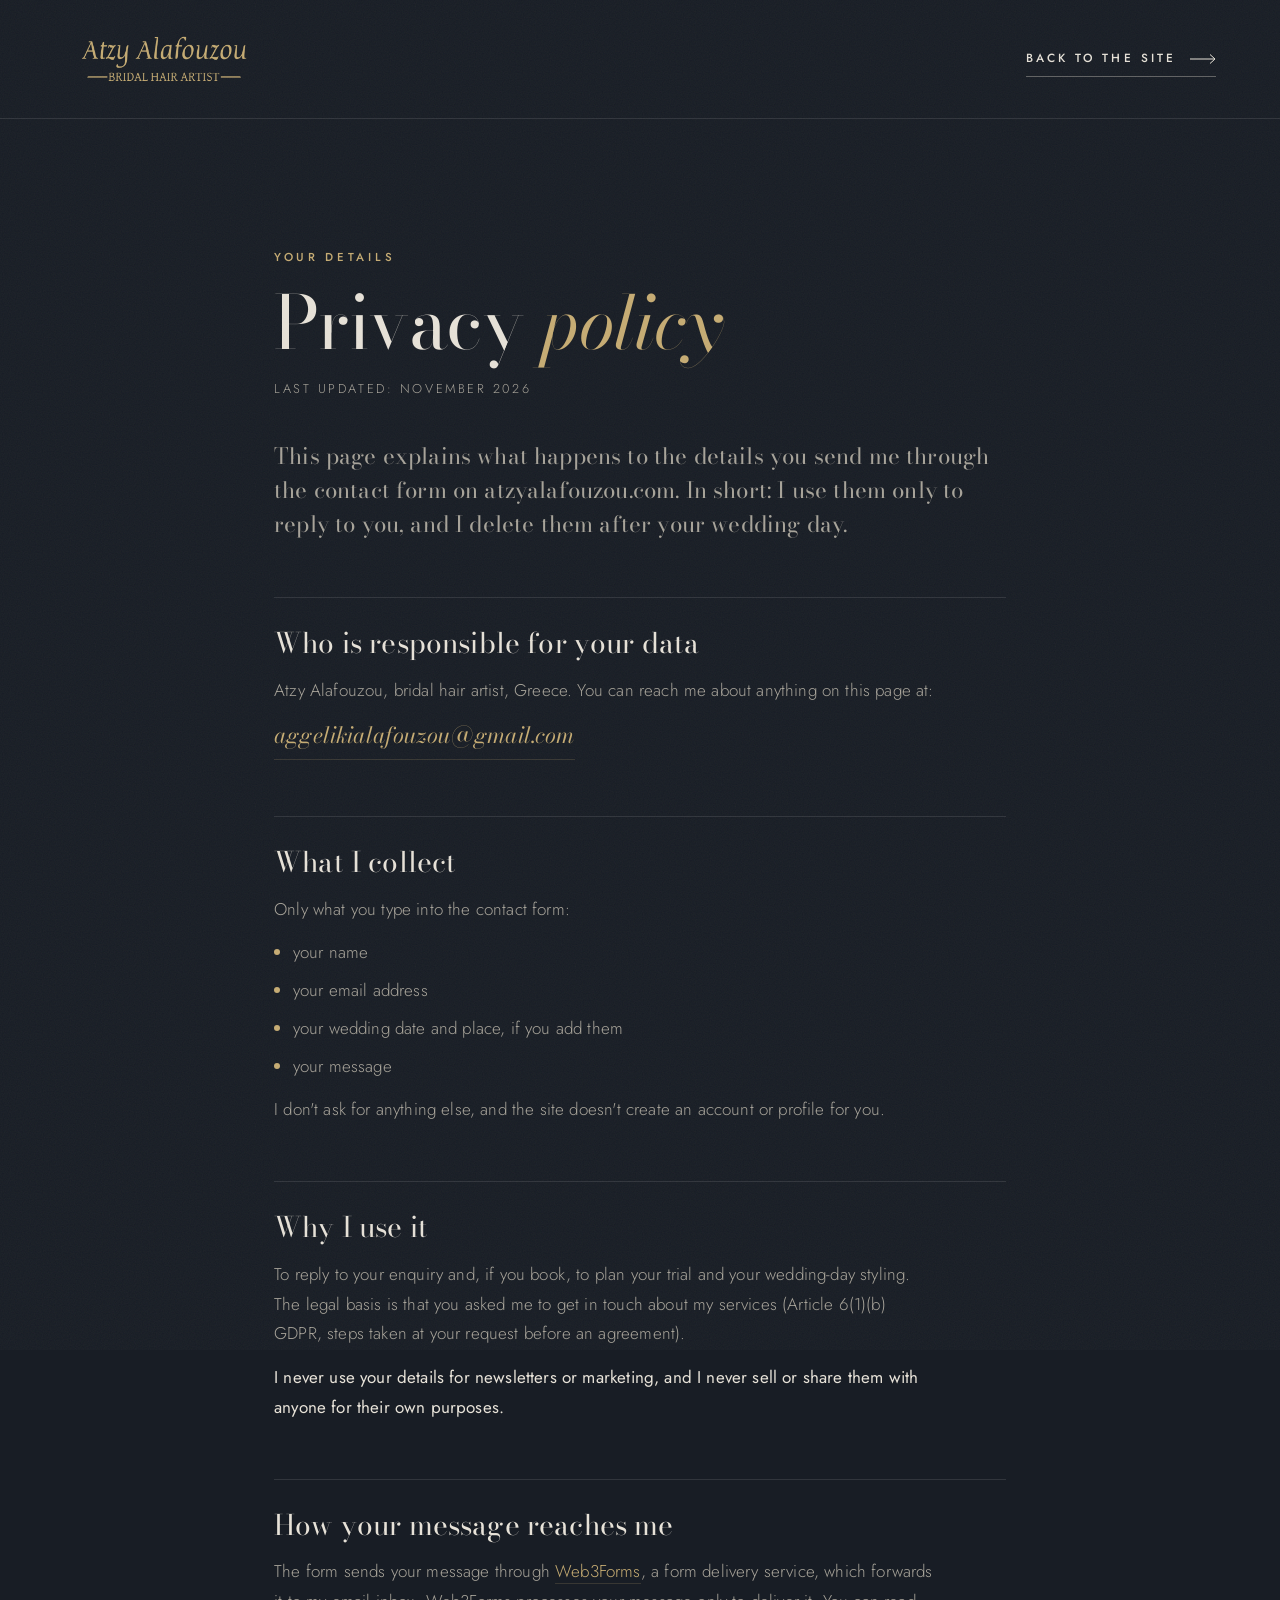
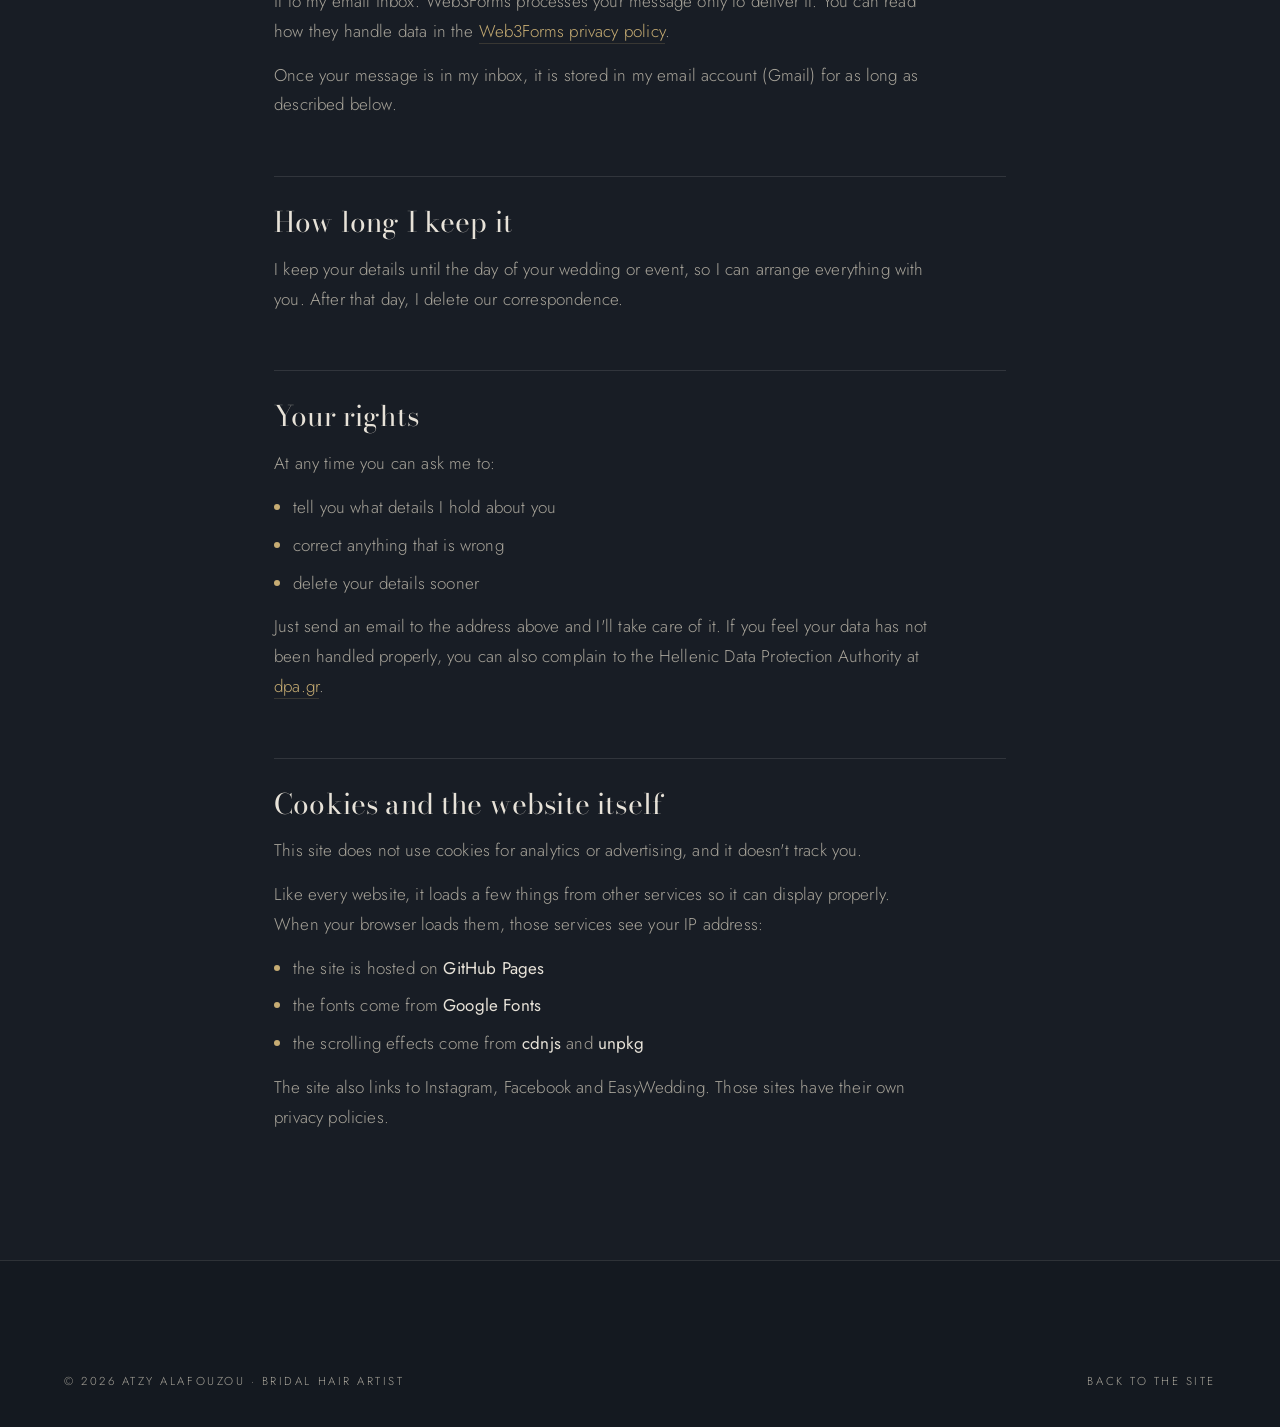
==== privacy/index.html @ 9611edf7 "Add a privacy policy page at /privacy/ The page explains what the contact form collects (name, email" ====
<!DOCTYPE html>
<html lang="en">
<head>
  <meta charset="UTF-8">
  <meta name="viewport" content="width=device-width, initial-scale=1.0, viewport-fit=cover">
  <title>Privacy Policy | Atzy Alafouzou</title>
  <meta name="description" content="How Atzy Alafouzou, bridal hair artist, uses the details you send through the contact form on atzyalafouzou.com.">
  <meta name="robots" content="noindex, follow">
  <link rel="canonical" href="https://atzyalafouzou.com/privacy/">
  <meta name="theme-color" content="#181d25">
  <link rel="icon" type="image/png" sizes="32x32" href="/images/favicon-32.png">
  <link rel="icon" type="image/png" sizes="16x16" href="/images/favicon-16.png">
  <link rel="apple-touch-icon" sizes="180x180" href="/images/favicon-180.png">
  <link rel="icon" type="image/png" sizes="192x192" href="/images/favicon-192.png">
  <link rel="preconnect" href="https://fonts.googleapis.com">
  <link rel="preconnect" href="https://fonts.gstatic.com" crossorigin>
  <link rel="stylesheet" href="https://fonts.googleapis.com/css2?family=Bodoni+Moda:ital,opsz,wght@0,6..96,400..700;1,6..96,400..700&family=Jost:wght@300;400;500&display=swap">
  <link rel="stylesheet" href="/style.css">
  <style>
    .legal-top{padding-block:28px;border-bottom:1px solid var(--line)}
    .legal-top .wrap{display:flex;justify-content:space-between;align-items:center;gap:20px;flex-wrap:wrap}
    .legal-top img{width:clamp(150px,16vw,200px);height:auto}
    .legal{padding-block:clamp(70px,10vw,130px)}
    .legal .wrap{max-width:860px}
    .legal h1{font-size:clamp(2.6rem,6vw,4.6rem);margin:18px 0 18px}
    .legal .updated{color:var(--mist);font-size:.8rem;letter-spacing:.2em;text-transform:uppercase}
    .legal .intro{font-family:var(--display);font-size:clamp(1.15rem,1.8vw,1.4rem);line-height:1.5;margin:40px 0 10px;max-width:58ch}
    .legal h2{font-family:var(--display);font-weight:400;font-size:clamp(1.4rem,2.2vw,1.8rem);line-height:1.2;margin:56px 0 16px;padding-top:28px;border-top:1px solid var(--line)}
    .legal p,.legal li{color:var(--mist);max-width:66ch}
    .legal p+p,.legal ul+p{margin-top:14px}
    .legal ul{margin:14px 0 0 1.1em;display:grid;gap:8px}
    .legal li::marker{color:var(--gold)}
    .legal strong{color:var(--pearl);font-weight:400}
    .legal a{color:var(--gold);border-bottom:1px solid var(--gold-soft);transition:border-color .4s}
    .legal a:hover{border-color:var(--gold)}
    .legal .mail{margin-top:10px;font-size:clamp(1.05rem,2vw,1.4rem)}
  </style>
</head>
<body>
  <div class="legal-top">
    <div class="wrap">
      <a href="/" aria-label="Atzy Alafouzou, home page"><img src="/images/atzy-alafouzou-bridal-hair-artist-logo-gold.png" alt="Atzy Alafouzou bridal hair artist"></a>
      <a href="/" class="btn line">Back to the site <svg class="arrow" viewBox="0 0 26 10" aria-hidden="true"><path d="M0 5h25M20 .5 25 5l-5 4.5"/></svg></a>
    </div>
  </div>

  <main class="legal">
    <div class="wrap">
      <div class="eyebrow">Your details</div>
      <h1 class="display">Privacy <em>policy</em></h1>
      <p class="updated">Last updated: November 2026</p>

      <p class="intro">This page explains what happens to the details you send me through the contact form on atzyalafouzou.com. In short: I use them only to reply to you, and I delete them after your wedding day.</p>

      <h2>Who is responsible for your data</h2>
      <p>Atzy Alafouzou, bridal hair artist, Greece. You can reach me about anything on this page at:</p>
      <span class="mail">aggelikialafouzou@gmail.com</span>

      <h2>What I collect</h2>
      <p>Only what you type into the contact form:</p>
      <ul>
        <li>your name</li>
        <li>your email address</li>
        <li>your wedding date and place, if you add them</li>
        <li>your message</li>
      </ul>
      <p>I don't ask for anything else, and the site doesn't create an account or profile for you.</p>

      <h2>Why I use it</h2>
      <p>To reply to your enquiry and, if you book, to plan your trial and your wedding-day styling. The legal basis is that you asked me to get in touch about my services (Article 6(1)(b) GDPR, steps taken at your request before an agreement).</p>
      <p><strong>I never use your details for newsletters or marketing, and I never sell or share them with anyone for their own purposes.</strong></p>

      <h2>How your message reaches me</h2>
      <p>The form sends your message through <a href="https://web3forms.com" target="_blank" rel="noopener">Web3Forms</a>, a form delivery service, which forwards it to my email inbox. Web3Forms processes your message only to deliver it. You can read how they handle data in the <a href="https://web3forms.com/privacy" target="_blank" rel="noopener">Web3Forms privacy policy</a>.</p>
      <p>Once your message is in my inbox, it is stored in my email account (Gmail) for as long as described below.</p>

      <h2>How long I keep it</h2>
      <p>I keep your details until the day of your wedding or event, so I can arrange everything with you. After that day, I delete our correspondence.</p>

      <h2>Your rights</h2>
      <p>At any time you can ask me to:</p>
      <ul>
        <li>tell you what details I hold about you</li>
        <li>correct anything that is wrong</li>
        <li>delete your details sooner</li>
      </ul>
      <p>Just send an email to the address above and I'll take care of it. If you feel your data has not been handled properly, you can also complain to the Hellenic Data Protection Authority at <a href="https://www.dpa.gr" target="_blank" rel="noopener">dpa.gr</a>.</p>

      <h2>Cookies and the website itself</h2>
      <p>This site does not use cookies for analytics or advertising, and it doesn't track you.</p>
      <p>Like every website, it loads a few things from other services so it can display properly. When your browser loads them, those services see your IP address:</p>
      <ul>
        <li>the site is hosted on <strong>GitHub Pages</strong></li>
        <li>the fonts come from <strong>Google Fonts</strong></li>
        <li>the scrolling effects come from <strong>cdnjs</strong> and <strong>unpkg</strong></li>
      </ul>
      <p>The site also links to Instagram, Facebook and EasyWedding. Those sites have their own privacy policies.</p>
    </div>
  </main>

  <footer>
    <div class="wrap">
      <div class="foot-row"><span>© 2026 Atzy Alafouzou · Bridal Hair Artist</span><a href="/">Back to the site</a></div>
    </div>
  </footer>
</body>
</html>
---- style.css ----
/* Layout: an editorial evening-wedding journal — high-contrast Bodoni over deep night-blue, gold used like jewellery: thin, rare, precise. */
:root{
  --ink:#141920;        /* deepest ground */
  --night:#181d25;      /* brand ground (unchanged) */
  --veil:#1f2530;       /* raised surface */
  --pearl:#e7e2d8;      /* primary text, warm */
  --mist:#a7a399;       /* secondary text */
  --gold:#c6ac73;       /* brand gold (unchanged) */
  --gold-soft:rgba(198,172,115,.18);
  --line:rgba(231,226,216,.12);
  --display:"Bodoni Moda","Didot","Bodoni 72",Georgia,serif;
  --body:"Jost","Futura","Avenir Next","Helvetica Neue",Arial,sans-serif;
  --gut:max(clamp(16px,5vw,72px),env(safe-area-inset-left,0px));
  --gut-r:max(clamp(16px,5vw,72px),env(safe-area-inset-right,0px));
  --ease:cubic-bezier(.22,1,.36,1);
  color-scheme:dark;
}
*{box-sizing:border-box;margin:0;padding:0}
html{background:var(--ink)}
html.lenis,html.lenis body{height:auto}
.lenis.lenis-smooth{scroll-behavior:auto!important}
body{background:var(--night);color:var(--pearl);font-family:var(--body);font-weight:300;font-size:17px;line-height:1.75;letter-spacing:.01em;-webkit-font-smoothing:antialiased;overflow-x:hidden}
img{max-width:100%;display:block}
a{color:inherit;text-decoration:none}
button{font:inherit;color:inherit;background:none;border:0;cursor:pointer}
:focus-visible{outline:1px solid var(--gold);outline-offset:4px}
::selection{background:var(--gold);color:var(--ink)}
body::before{content:"";position:fixed;inset:0 0 auto;height:env(safe-area-inset-top,0px);z-index:90;background:var(--ink)}

/* grain */
body::after{content:"";position:fixed;inset:-50%;z-index:80;pointer-events:none;opacity:.05;
  background-image:url("data:image/svg+xml,%3Csvg xmlns='http://www.w3.org/2000/svg' width='160' height='160'%3E%3Cfilter id='n'%3E%3CfeTurbulence type='fractalNoise' baseFrequency='.85' numOctaves='3' stitchTiles='stitch'/%3E%3C/filter%3E%3Crect width='100%25' height='100%25' filter='url(%23n)'/%3E%3C/svg%3E");
  animation:grain 1.2s steps(6) infinite}
@keyframes grain{0%{transform:translate(0,0)}20%{transform:translate(-3%,2%)}40%{transform:translate(2%,-3%)}60%{transform:translate(-2%,-1%)}80%{transform:translate(3%,3%)}100%{transform:translate(0,0)}}

.eyebrow{font-family:var(--body);font-size:.72rem;font-weight:500;letter-spacing:.32em;text-transform:uppercase;color:var(--gold)}
.display{font-family:var(--display);font-weight:400;line-height:1.02;letter-spacing:-.01em;text-wrap:balance}
.display em{font-style:italic;color:var(--gold)}
.wrap{padding-left:var(--gut);padding-right:var(--gut);max-width:1440px;margin-inline:auto}
section{position:relative}

/* ------------ loader ------------ */
#loader{position:fixed;inset:0;z-index:200;background:var(--ink);display:grid;place-items:center;transition:clip-path 1.1s var(--ease)}
#loader.done{clip-path:inset(0 0 100% 0)}
#loader .mark{display:grid;justify-items:center;gap:18px}
#loader .mark span{font-family:var(--display);font-style:italic;font-size:clamp(2rem,6vw,3.4rem);color:var(--pearl);opacity:0;transform:translateY(20px);animation:up 1s var(--ease) .1s forwards}
#loader .mark i{display:block;height:1px;width:160px;background:var(--gold);transform:scaleX(0);animation:draw 1.1s var(--ease) .3s forwards}
@keyframes up{to{opacity:1;transform:none}}
@keyframes draw{to{transform:scaleX(1)}}

/* ------------ progress + cursor ------------ */
#progress{position:fixed;top:env(safe-area-inset-top,0px);left:0;right:0;height:1px;z-index:120;background:var(--gold);transform-origin:0 50%;transform:scaleX(0)}
#cursor{position:fixed;left:0;top:0;z-index:150;pointer-events:none;width:44px;height:44px;margin:-22px 0 0 -22px;border:1px solid var(--gold);border-radius:50%;display:grid;place-items:center;transition:width .45s var(--ease),height .45s var(--ease),margin .45s var(--ease),background .45s,opacity .3s;opacity:0}
#cursor b{font-weight:500;font-size:.62rem;letter-spacing:.25em;text-transform:uppercase;color:var(--ink);opacity:0;transition:opacity .3s}
#cursor.on{opacity:1}
#cursor.big{width:96px;height:96px;margin:-48px 0 0 -48px;background:var(--gold)}
#cursor.big b{opacity:1}
#cursor.press{width:30px;height:30px;margin:-15px 0 0 -15px}
@media (hover:none),(pointer:coarse){#cursor{display:none}}

/* ------------ nav ------------ */
header{position:fixed;top:env(safe-area-inset-top,0px);left:0;right:0;z-index:100;transition:transform .6s var(--ease),background .5s,backdrop-filter .5s}
header.solid{background:rgba(20,25,32,.72);backdrop-filter:blur(14px);-webkit-backdrop-filter:blur(14px);border-bottom:1px solid var(--line)}
header.hide{transform:translateY(-110%)}
.nav{display:flex;align-items:center;justify-content:space-between;gap:24px;padding-block:18px}
.nav .logo img{width:clamp(150px,16vw,200px);height:auto}
.nav ul{display:flex;gap:clamp(16px,2.2vw,34px);list-style:none;align-items:center}
.nav ul li{display:flex;align-items:center}
.nav ul a{font-size:.74rem;letter-spacing:.24em;text-transform:uppercase;font-weight:400;position:relative;padding-block:6px}
.nav ul a:not(.pill)::after{content:"";position:absolute;left:0;right:0;bottom:0;height:1px;background:var(--gold);transform:scaleX(0);transform-origin:right;transition:transform .5s var(--ease)}
.nav ul a:not(.pill):hover::after{transform:scaleX(1);transform-origin:left}
.pill{display:inline-block;line-height:1.4;border:1px solid var(--gold);border-radius:100px;padding:11px 24px!important;position:relative;overflow:hidden;isolation:isolate;transition:color .5s var(--ease)}
.pill::before{content:"";position:absolute;inset:0;background:var(--gold);transform:translateY(101%);transition:transform .5s var(--ease);z-index:-1;border-radius:inherit}
.pill:hover{color:var(--ink)}
.pill:hover::before{transform:none}
.burger{display:none;width:44px;height:44px;position:relative}
.burger i{position:absolute;left:10px;right:10px;height:1px;background:var(--pearl);transition:transform .5s var(--ease),top .5s var(--ease)}
.burger i:first-child{top:18px}.burger i:last-child{top:26px}
.menu-open .burger i:first-child{top:22px;transform:rotate(45deg)}
.menu-open .burger i:last-child{top:22px;transform:rotate(-45deg)}
@media (max-width:1060px){
  .burger{display:block;z-index:2}
  .nav ul{position:fixed;inset:0;flex-direction:column;justify-content:center;gap:22px;background:var(--ink);clip-path:circle(0 at calc(100% - 40px) 40px);transition:clip-path .9s var(--ease);padding:env(safe-area-inset-top,0px) var(--gut-r) 0 var(--gut)}
  .menu-open .nav ul{clip-path:circle(150% at calc(100% - 40px) 40px)}
  .nav ul a{font-family:var(--display);font-size:clamp(1.8rem,7vw,2.6rem);letter-spacing:0;text-transform:none;font-style:italic}
  .nav ul a.pill{font-family:var(--body);font-style:normal;font-size:.8rem;letter-spacing:.24em;text-transform:uppercase;margin-top:12px}
}

/* ------------ hero ------------ */
#hero{min-height:min(100svh,980px);display:grid;align-items:center;padding-top:120px;padding-bottom:80px;overflow:hidden}
#hero .wrap{display:grid;grid-template-columns:1.05fr .95fr;gap:clamp(24px,4vw,64px);align-items:center;width:100%}
.hero-copy{position:relative;z-index:2;min-width:0}
.hero-copy h1{font-size:clamp(3rem,8.4vw,8.2rem);margin:22px 0 28px}
.hero-copy h1 .ln{display:block;overflow:hidden;padding-bottom:.08em}
.hero-copy h1 .ln span{display:inline-block;transform:translateY(105%);transition:transform 1.3s var(--ease)}
.hero-copy h1 .ln:nth-child(2) span{transition-delay:.12s}
.hero-copy h1 .ln:nth-child(3) span{transition-delay:.24s}
.ready .hero-copy h1 .ln span{transform:none}
.hero-copy p{max-width:30ch;color:var(--mist);font-size:1.05rem}
.hero-copy .fade{opacity:0;transform:translateY(16px);transition:opacity 1s var(--ease) .6s,transform 1s var(--ease) .6s}
.ready .hero-copy .fade{opacity:1;transform:none}
.hero-cta{display:flex;gap:28px;align-items:center;flex-wrap:wrap;margin-top:40px}
.btn{display:inline-flex;align-items:center;gap:14px;font-size:.74rem;letter-spacing:.26em;text-transform:uppercase;font-weight:500}
.btn.solid{background:var(--gold);color:var(--ink);padding:18px 34px;border-radius:100px;transition:transform .5s var(--ease),box-shadow .5s var(--ease)}
.btn.solid:hover{transform:translateY(-3px);box-shadow:0 18px 40px -16px rgba(198,172,115,.7)}
.btn.line{position:relative;padding-block:8px}
.btn.line::after{content:"";position:absolute;left:0;right:0;bottom:0;height:1px;background:currentColor;opacity:.35}
.btn.line::before{content:"";position:absolute;left:0;right:0;bottom:0;height:1px;background:var(--gold);transform:scaleX(0);transform-origin:right;transition:transform .6s var(--ease)}
.btn.line:hover::before{transform:scaleX(1);transform-origin:left}
.arrow{width:26px;height:10px;flex:none;transition:transform .5s var(--ease)}
a:hover .arrow,button:hover .arrow{transform:translateX(6px)}
.arrow path{fill:none;stroke:currentColor;stroke-width:1}

.hero-visual{position:relative;height:min(78svh,720px);min-height:460px}
.hero-visual figure{position:absolute;overflow:hidden;border-radius:2px;clip-path:inset(100% 0 0 0);transition:clip-path 1.5s var(--ease)}
.ready .hero-visual figure{clip-path:inset(0 0 0 0)}
.hero-visual figure img{width:100%;height:100%;object-fit:cover;transform:scale(1.25);transition:transform 2.2s var(--ease)}
.ready .hero-visual figure img{transform:scale(1.08)}
.hv-a{right:0;top:0;width:62%;height:78%;transition-delay:.15s!important}
.hv-b{left:2%;bottom:0;width:44%;height:52%;transition-delay:.4s!important;z-index:2;box-shadow:0 30px 60px -20px rgba(0,0,0,.6)}
.hv-c{left:12%;top:4%;width:26%;height:30%;transition-delay:.6s!important}
.hero-visual .ring{position:absolute;right:-8%;bottom:6%;width:46%;aspect-ratio:1;border:1px solid var(--gold-soft);border-radius:50%;z-index:-1}
.scroll-hint{position:absolute;left:var(--gut);bottom:28px;display:flex;align-items:center;gap:14px;font-size:.66rem;letter-spacing:.3em;text-transform:uppercase;color:var(--mist)}
.scroll-hint i{display:block;width:1px;height:44px;background:var(--line);position:relative;overflow:hidden}
.scroll-hint i::after{content:"";position:absolute;left:0;top:-50%;width:1px;height:50%;background:var(--gold);animation:drip 2.2s var(--ease) infinite}
@keyframes drip{to{top:100%}}
@media (max-width:900px){
  #hero .wrap{grid-template-columns:1fr}
  .hero-visual{height:auto;min-height:0;aspect-ratio:1/1.05;max-width:560px;width:100%;margin-inline:auto}
  .scroll-hint{display:none}
}

/* ------------ statement (scroll-lit words) ------------ */
#statement{padding-block:clamp(110px,16vw,220px)}
#statement .wrap{display:grid;grid-template-columns:200px 1fr;gap:40px}
#statement p.big{font-family:var(--display);font-size:clamp(1.9rem,4.6vw,4.2rem);line-height:1.14;font-weight:400;max-width:22ch;text-wrap:balance}
#statement p.big .w{opacity:.16;transition:opacity .2s linear}
#statement p.big .w.gold{color:var(--gold);font-style:italic}
@media (max-width:800px){#statement .wrap{grid-template-columns:1fr;gap:24px}}

/* ------------ signature cards ------------ */
#signature{padding-bottom:clamp(100px,12vw,180px)}
.sec-head{display:flex;justify-content:space-between;align-items:end;gap:32px;flex-wrap:wrap;margin-bottom:clamp(40px,6vw,72px)}
.sec-head h2{font-size:clamp(2.4rem,5.6vw,5rem)}
.sec-head p{max-width:42ch;color:var(--mist)}
.cards{display:grid;grid-template-columns:repeat(4,1fr);gap:18px;perspective:1200px}
.card{--mx:50%;--my:50%;position:relative;padding:44px 32px 36px;min-height:380px;display:flex;flex-direction:column;justify-content:space-between;background:var(--veil);border-radius:4px;overflow:hidden;isolation:isolate;transform-style:preserve-3d;transition:transform .7s var(--ease),background .6s;will-change:transform}
.card::before{content:"";position:absolute;inset:0;z-index:-1;background:radial-gradient(420px circle at var(--mx) var(--my),rgba(198,172,115,.16),transparent 55%);opacity:0;transition:opacity .5s}
.card::after{content:"";position:absolute;inset:0;border-radius:inherit;padding:1px;background:radial-gradient(260px circle at var(--mx) var(--my),var(--gold),transparent 70%);-webkit-mask:linear-gradient(#000 0 0) content-box,linear-gradient(#000 0 0);-webkit-mask-composite:xor;mask-composite:exclude;opacity:0;transition:opacity .5s}
.card:hover::before,.card:hover::after{opacity:1}
.card .k{font-family:var(--display);font-style:italic;font-size:clamp(3.4rem,5vw,4.6rem);line-height:1;color:var(--gold);opacity:.9;transition:transform .8s var(--ease)}
.card:hover .k{transform:translateY(-6px)}
.card h3{font-family:var(--display);font-weight:400;font-size:1.6rem;line-height:1.15;margin-bottom:14px}
.card p{color:var(--mist);font-size:.98rem;line-height:1.7}
.card .rule{display:block;height:1px;background:var(--line);margin:28px 0 22px;position:relative;overflow:hidden}
.card .rule::after{content:"";position:absolute;inset:0;background:var(--gold);transform:scaleX(0);transform-origin:left;transition:transform .9s var(--ease)}
.card:hover .rule::after{transform:scaleX(1)}
@media (max-width:1100px){.cards{grid-template-columns:repeat(2,1fr)}}
@media (max-width:620px){.cards{grid-template-columns:1fr}.card{min-height:0}}

/* ------------ artist ------------ */
#artist{padding-block:clamp(90px,12vw,170px);background:var(--ink)}
#artist .wrap{display:grid;grid-template-columns:.9fr 1.1fr;gap:clamp(36px,7vw,120px);align-items:center}
.portrait{position:relative}
.portrait .frame{overflow:hidden;aspect-ratio:4/5;border-radius:2px}
.portrait .frame img{width:100%;height:118%;object-fit:cover;object-position:50% 20%}
.portrait .tag{position:absolute;right:-18px;bottom:40px;background:var(--gold);color:var(--ink);padding:18px 22px;font-family:var(--display);font-style:italic;font-size:1.15rem;line-height:1.2;max-width:200px}
.portrait::before{content:"";position:absolute;inset:-22px 22px 22px -22px;border:1px solid var(--gold-soft);z-index:-1}
.artist-copy h2{font-size:clamp(2.4rem,5.2vw,4.6rem);margin:18px 0 26px}
.artist-copy .lede{font-family:var(--display);font-size:clamp(1.2rem,1.8vw,1.5rem);line-height:1.45;margin-bottom:22px;max-width:34ch}
.artist-copy p{color:var(--mist);max-width:56ch}
.occasions{list-style:none;margin-top:44px;border-top:1px solid var(--line)}
.occasions li{display:flex;justify-content:space-between;align-items:baseline;gap:20px;padding:20px 0;border-bottom:1px solid var(--line);position:relative;overflow:hidden;cursor:default}
.occasions li::before{content:"";position:absolute;inset:0;background:var(--gold-soft);transform:translateX(-101%);transition:transform .7s var(--ease);z-index:0}
.occasions li:hover::before{transform:none}
.occasions li > *{position:relative;z-index:1}
.occasions .t{font-family:var(--display);font-size:clamp(1.4rem,2.4vw,2rem);transition:transform .7s var(--ease),color .5s}
.occasions li:hover .t{transform:translateX(14px);color:var(--gold);font-style:italic}
.occasions .d{font-size:.72rem;letter-spacing:.24em;text-transform:uppercase;color:var(--mist);text-align:right}
@media (max-width:900px){#artist .wrap{grid-template-columns:1fr}.portrait{max-width:480px;width:calc(100% - 22px);margin-left:22px}.portrait .tag{right:0}}

/* ------------ collection (horizontal) ------------ */
#collection{background:var(--night);overflow:hidden}
.col-pin{min-height:100svh;display:flex;flex-direction:column;justify-content:center;padding-block:100px 60px}
.col-head{display:flex;justify-content:space-between;align-items:end;gap:30px;flex-wrap:wrap;margin-bottom:46px}
.col-head h2{font-size:clamp(2.4rem,5.6vw,5rem)}
.col-head p{max-width:46ch;color:var(--mist)}
.col-count{font-family:var(--display);font-style:italic;color:var(--gold);font-size:1.1rem;font-variant-numeric:tabular-nums}
.track{display:flex;gap:22px;padding-left:var(--gut);padding-right:var(--gut);will-change:transform}
.style{flex:none;width:clamp(260px,27vw,400px);position:relative;display:block}
.style .ph{overflow:hidden;aspect-ratio:3/4;border-radius:3px;position:relative}
.style .ph img{width:100%;height:100%;object-fit:cover;transform:scale(1.06);transition:transform 1.4s var(--ease),filter 1s}
.style .ph::after{content:"";position:absolute;inset:0;background:linear-gradient(180deg,transparent 45%,rgba(14,17,22,.85));transition:opacity .8s}
.style:hover .ph img{transform:scale(1.16)}
.style .cap{position:absolute;left:24px;right:24px;bottom:22px;z-index:2;display:flex;justify-content:space-between;align-items:end;gap:12px}
.style h3{font-family:var(--display);font-weight:400;font-size:clamp(1.5rem,2.2vw,2rem);line-height:1.1;transition:transform .7s var(--ease)}
.style:hover h3{transform:translateY(-6px);font-style:italic}
.style .more{font-size:.66rem;letter-spacing:.26em;text-transform:uppercase;color:var(--gold);opacity:0;transform:translateY(10px);transition:all .7s var(--ease);white-space:nowrap}
.style:hover .more{opacity:1;transform:none}
.style:nth-child(even){margin-top:60px}
.col-end{flex:none;width:clamp(240px,24vw,340px);display:flex;flex-direction:column;justify-content:center;gap:22px;padding-left:20px}
.col-end p{font-family:var(--display);font-size:1.6rem;line-height:1.25}
@media (max-width:900px){
  .col-pin{min-height:0}
  .track{overflow-x:auto;scroll-snap-type:x mandatory;-webkit-overflow-scrolling:touch;padding-bottom:14px;scrollbar-width:none}
  .track::-webkit-scrollbar{display:none}
  .style{width:76vw;max-width:340px;scroll-snap-align:center}
  .style:nth-child(even){margin-top:0}
  .style .more{opacity:1;transform:none}
}

/* ------------ marquee ------------ */
#marquee{padding-block:clamp(60px,8vw,110px);overflow:hidden;border-block:1px solid var(--line);background:var(--ink)}
.mq{display:flex;width:max-content;will-change:transform}
.mq span{font-family:var(--display);font-size:clamp(3rem,9vw,8.4rem);line-height:1;white-space:nowrap;padding-right:.5em;display:flex;align-items:center;gap:.5em}
.mq span em{font-style:italic;color:transparent;-webkit-text-stroke:1px var(--gold)}
.mq span::after{content:"";width:.18em;height:.18em;background:var(--gold);transform:rotate(45deg);flex:none}

/* ------------ portfolio ------------ */
#portfolio{padding-block:clamp(100px,12vw,170px)}
.grid{display:grid;grid-template-columns:repeat(12,1fr);grid-auto-rows:clamp(70px,8vw,120px);gap:16px}
.shot{position:relative;overflow:hidden;border-radius:3px;cursor:zoom-in;background:var(--veil)}
.shot img{width:100%;height:100%;object-fit:cover;transform:scale(1.04);transition:transform 1.4s var(--ease),filter .9s var(--ease)}
.grid:hover .shot img{filter:brightness(.55) saturate(.7)}
.grid .shot:hover img{filter:none;transform:scale(1.12)}
.shot figcaption{position:absolute;left:18px;bottom:16px;font-size:.66rem;letter-spacing:.28em;text-transform:uppercase;color:var(--pearl);opacity:0;transform:translateY(10px);transition:all .6s var(--ease)}
.shot:hover figcaption{opacity:1;transform:none}
.s1{grid-column:1/6;grid-row:span 5}.s2{grid-column:6/9;grid-row:span 3}.s3{grid-column:9/13;grid-row:span 4}
.s4{grid-column:6/9;grid-row:span 3}.s5{grid-column:9/13;grid-row:span 4}.s6{grid-column:1/4;grid-row:span 3}
.s7{grid-column:4/9;grid-row:span 4}.s8{grid-column:1/4;grid-row:span 3}.s9{grid-column:9/13;grid-row:span 3}
.s10{grid-column:1/5;grid-row:span 4}.s11{grid-column:5/9;grid-row:span 4}.s12{grid-column:9/13;grid-row:span 4}
.port-foot{display:flex;justify-content:center;margin-top:60px}
@media (max-width:800px){
  .grid{grid-template-columns:repeat(2,1fr);grid-auto-rows:auto}
  .grid .shot{grid-column:auto!important;grid-row:auto!important;aspect-ratio:1}
  .grid .shot:nth-child(3n+1){grid-column:span 2!important;aspect-ratio:4/3}
  .grid:hover .shot img{filter:none}
}

/* lightbox */
#lb{position:fixed;inset:0;z-index:170;background:rgba(12,14,18,.94);display:grid;place-items:center;opacity:0;pointer-events:none;transition:opacity .6s var(--ease);padding:max(60px,env(safe-area-inset-top,0px)) var(--gut-r) 60px var(--gut)}
#lb.open{opacity:1;pointer-events:auto}
#lb img{max-height:82svh;max-width:min(90vw,860px);width:auto;object-fit:contain;transform:scale(.94);opacity:0;transition:transform .8s var(--ease),opacity .5s}
#lb.open img.show{transform:none;opacity:1}
#lb .lb-btn{position:absolute;top:50%;transform:translateY(-50%);width:56px;height:56px;border:1px solid var(--line);border-radius:50%;display:grid;place-items:center;transition:border-color .4s,background .4s}
#lb .lb-btn:hover{border-color:var(--gold);background:var(--gold-soft)}
#lb .prev{left:var(--gut)}#lb .next{right:var(--gut-r)}
#lb .prev .arrow{transform:scaleX(-1)}
#lb .close{position:absolute;top:calc(20px + env(safe-area-inset-top,0px));right:var(--gut-r);font-size:.7rem;letter-spacing:.3em;text-transform:uppercase;padding:10px 0}
#lb .count{position:absolute;bottom:24px;left:50%;transform:translateX(-50%);font-family:var(--display);font-style:italic;color:var(--gold);font-variant-numeric:tabular-nums}
@media (max-width:700px){#lb .lb-btn{top:auto;bottom:16px;transform:none;width:48px;height:48px}}

/* ------------ follow ------------ */
#follow{padding-block:clamp(90px,11vw,150px);background:var(--ink);text-align:left}
.follow-list{list-style:none;border-top:1px solid var(--line);margin-top:40px}
.follow-list a{display:grid;grid-template-columns:1fr auto;align-items:center;gap:20px;padding:clamp(18px,3vw,34px) 0;border-bottom:1px solid var(--line);position:relative;overflow:hidden}
.follow-list a .n{font-family:var(--display);font-size:clamp(2.2rem,7vw,6rem);line-height:1;transition:transform .8s var(--ease),color .6s}
.follow-list a .h{font-size:.74rem;letter-spacing:.24em;text-transform:uppercase;color:var(--mist);display:flex;align-items:center;gap:18px;transition:color .5s}
.follow-list a::before{content:"";position:absolute;left:0;right:0;bottom:-1px;height:1px;background:var(--gold);transform:scaleX(0);transform-origin:left;transition:transform .9s var(--ease)}
.follow-list a:hover::before{transform:scaleX(1)}
.follow-list a:hover .n{transform:translateX(clamp(10px,2vw,30px));color:var(--gold);font-style:italic}
.follow-list a:hover .h{color:var(--pearl)}
@media (max-width:620px){.follow-list a{grid-template-columns:1fr}.follow-list a .h{font-size:.66rem}}

/* ------------ stories ------------ */
#stories{padding-block:clamp(100px,12vw,170px)}
.stories{display:grid;grid-template-columns:260px 1fr;gap:clamp(30px,6vw,100px)}
.q-mark{font-family:var(--display);font-size:clamp(8rem,16vw,15rem);line-height:.7;color:var(--gold);opacity:.9;user-select:none}
.quotes{position:relative;min-width:0}
.quote{position:absolute;inset:0 0 auto 0;opacity:0;visibility:hidden;transition:opacity .9s var(--ease),visibility .9s}
.quote.on{position:relative;opacity:1;visibility:visible}
.quote blockquote{font-family:var(--display);font-size:clamp(1.35rem,2.5vw,2.15rem);line-height:1.38;max-width:34ch}
.quote blockquote .wl{display:inline-block;overflow:hidden;vertical-align:top}
.quote blockquote .wl>span{display:inline-block;transform:translateY(100%);transition:transform .9s var(--ease)}
.quote.on blockquote .wl>span{transform:none}
.quote cite{display:block;margin-top:30px;font-style:normal;font-size:.74rem;letter-spacing:.28em;text-transform:uppercase;color:var(--gold)}
.q-nav{display:flex;align-items:center;gap:26px;margin-top:48px;flex-wrap:wrap}
.q-bars{display:flex;gap:8px}
.q-bars button{width:44px;height:20px;position:relative}
.q-bars button::before,.q-bars button i{content:"";position:absolute;left:0;right:0;top:50%;height:1px;background:var(--line)}
.q-bars button i{background:var(--gold);transform:scaleX(0);transform-origin:left}
.q-bars button.done i{transform:scaleX(1)}
.q-bars button.on i{animation:fill var(--dur,8s) linear forwards}
.q-paused .q-bars button.on i{animation-play-state:paused}
@keyframes fill{to{transform:scaleX(1)}}
.q-arrows{display:flex;gap:10px}
.q-arrows button{width:50px;height:50px;border:1px solid var(--line);border-radius:50%;display:grid;place-items:center;transition:border-color .4s,background .4s}
.q-arrows button:hover{border-color:var(--gold);background:var(--gold-soft)}
.q-arrows .prev .arrow{transform:scaleX(-1)}
.stories-foot{margin-top:40px}
@media (max-width:800px){.stories{grid-template-columns:1fr}.q-mark{font-size:7rem}}

/* ------------ faq ------------ */
#faq{padding-block:clamp(100px,12vw,170px);background:var(--ink)}
#faq .wrap{display:grid;grid-template-columns:.8fr 1.2fr;gap:clamp(30px,6vw,100px)}
.faq-intro h2{font-size:clamp(2.4rem,5vw,4.4rem);margin:18px 0 20px}
.faq-intro p{color:var(--mist);max-width:34ch}
.faq-intro{align-self:start;position:sticky;top:120px}
.qa{border-bottom:1px solid var(--line)}
.qa:first-child{border-top:1px solid var(--line)}
.qa button{width:100%;display:flex;justify-content:space-between;align-items:center;gap:24px;padding:28px 0;text-align:left;font-family:var(--display);font-size:clamp(1.1rem,1.7vw,1.4rem);line-height:1.35;transition:color .4s}
.qa button:hover{color:var(--gold)}
.pm{width:16px;height:16px;flex:none;position:relative}
.pm::before,.pm::after{content:"";position:absolute;left:0;right:0;top:50%;height:1px;background:var(--gold);transition:transform .6s var(--ease)}
.pm::after{transform:rotate(90deg)}
.qa.open .pm::after{transform:rotate(0)}
.qa.open .pm::before{transform:rotate(180deg)}
.ans{display:grid;grid-template-rows:0fr;transition:grid-template-rows .7s var(--ease)}
.ans>div{overflow:hidden}
.ans p{color:var(--mist);padding:0 40px 30px 0;max-width:62ch;opacity:0;transform:translateY(-8px);transition:opacity .6s,transform .7s var(--ease)}
.qa.open .ans{grid-template-rows:1fr}
.qa.open .ans p{opacity:1;transform:none}
@media (max-width:900px){#faq .wrap{grid-template-columns:1fr}.faq-intro{position:static}}

/* ------------ contact ------------ */
#contact{padding-block:clamp(110px,13vw,190px);overflow:hidden}
#contact .wrap{display:grid;grid-template-columns:1fr 1fr;gap:clamp(40px,7vw,120px);align-items:start}
.contact-copy h2{font-size:clamp(3rem,7.4vw,7rem);margin:18px 0 28px}
.contact-copy p{color:var(--mist);max-width:40ch}
.mail{display:inline-block;margin-top:30px;font-family:var(--display);font-style:italic;font-size:clamp(1.15rem,2.2vw,1.7rem);color:var(--gold);border-bottom:1px solid var(--gold-soft);padding-bottom:4px;word-break:break-all;user-select:all}
form{display:grid;gap:30px;padding-top:12px}
.f{position:relative}
.f input,.f textarea{width:100%;background:transparent;border:0;border-bottom:1px solid var(--line);padding:26px 0 12px;font:inherit;color:var(--pearl);resize:vertical;outline:none;border-radius:0}
.f label{position:absolute;left:0;top:26px;font-size:.78rem;letter-spacing:.24em;text-transform:uppercase;color:var(--mist);pointer-events:none;transition:all .5s var(--ease);transform-origin:left}
.f input:focus+label,.f input:not(:placeholder-shown)+label,.f textarea:focus+label,.f textarea:not(:placeholder-shown)+label{top:0;transform:scale(.82);color:var(--gold)}
.f i{position:absolute;left:0;right:0;bottom:0;height:1px;background:var(--gold);transform:scaleX(0);transform-origin:left;transition:transform .8s var(--ease)}
.f input:focus~i,.f textarea:focus~i{transform:scaleX(1)}
.f input:focus-visible,.f textarea:focus-visible{outline:none}
form .btn.solid{justify-self:start}
form .btn.solid[disabled]{opacity:.6;cursor:wait}
.hp{position:absolute!important;left:-9999px;width:1px;height:1px;opacity:0}
#sent{font-family:var(--display);font-style:italic;color:var(--gold);min-height:1.6em;opacity:0;transition:opacity .6s}
#sent.on{opacity:1}
.form-note{font-size:.82rem;line-height:1.6;color:var(--mist);max-width:52ch;margin-top:-10px}
.form-note a{color:var(--gold);border-bottom:1px solid var(--gold-soft);transition:border-color .4s}
.form-note a:hover{border-color:var(--gold)}
@media (max-width:900px){#contact .wrap{grid-template-columns:1fr}}

/* ------------ footer ------------ */
footer{background:var(--ink);padding-block:70px calc(36px + env(safe-area-inset-bottom,0px));border-top:1px solid var(--line);overflow:hidden}
.foot-name{font-family:var(--display);font-size:clamp(3rem,13.5vw,13rem);line-height:.9;letter-spacing:-.02em;white-space:nowrap;color:transparent;-webkit-text-stroke:1px rgba(198,172,115,.45);transition:color 1s}
.foot-name:hover{color:var(--gold)}
.foot-row{display:flex;justify-content:space-between;align-items:center;gap:20px;flex-wrap:wrap;margin-top:40px;font-size:.72rem;letter-spacing:.22em;text-transform:uppercase;color:var(--mist)}
.foot-row a:hover{color:var(--gold)}
.foot-links{display:flex;gap:28px;flex-wrap:wrap}

/* ------------ reveals ------------ */
.js .rv{opacity:0;transform:translateY(46px);transition:opacity 1.1s var(--ease),transform 1.3s var(--ease)}
.js .rv.in{opacity:1;transform:none}
.js .rv-img{clip-path:inset(12% 12% 12% 12%);transition:clip-path 1.6s var(--ease)}
.js .rv-img img{transform:scale(1.3);transition:transform 2s var(--ease)}
.js .rv-img.in{clip-path:inset(0)}
.js .rv-img.in img{transform:scale(1.04)}
.js .grid .rv-img.in:hover img{transform:scale(1.12)}
.d1{transition-delay:.08s!important}.d2{transition-delay:.16s!important}.d3{transition-delay:.24s!important}

@media (prefers-reduced-motion:reduce){
  *,*::before,*::after{animation:none!important;transition-duration:.01ms!important;transition-delay:0s!important}
  .js .rv,.js .rv-img,.js .rv-img img{opacity:1;transform:none;clip-path:none}
  #statement p.big .w{opacity:1}
  #cursor{display:none}
}
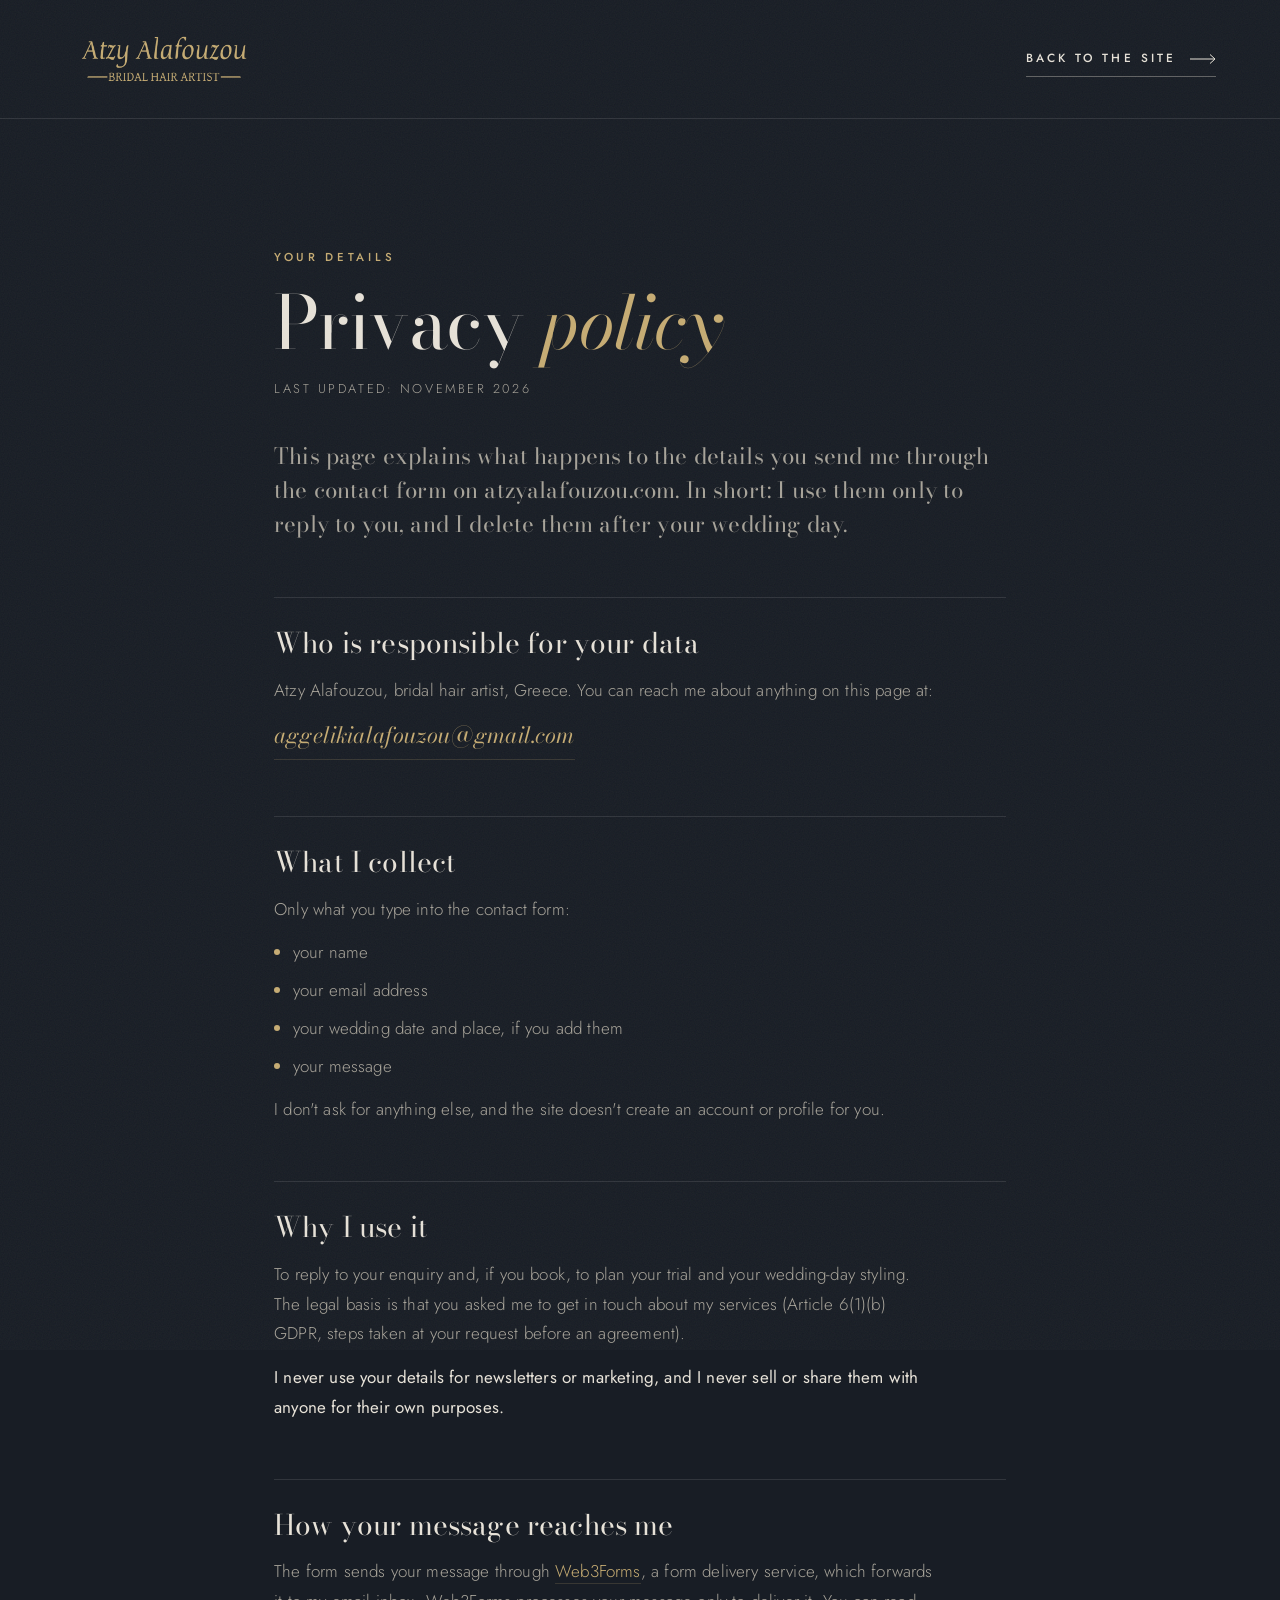
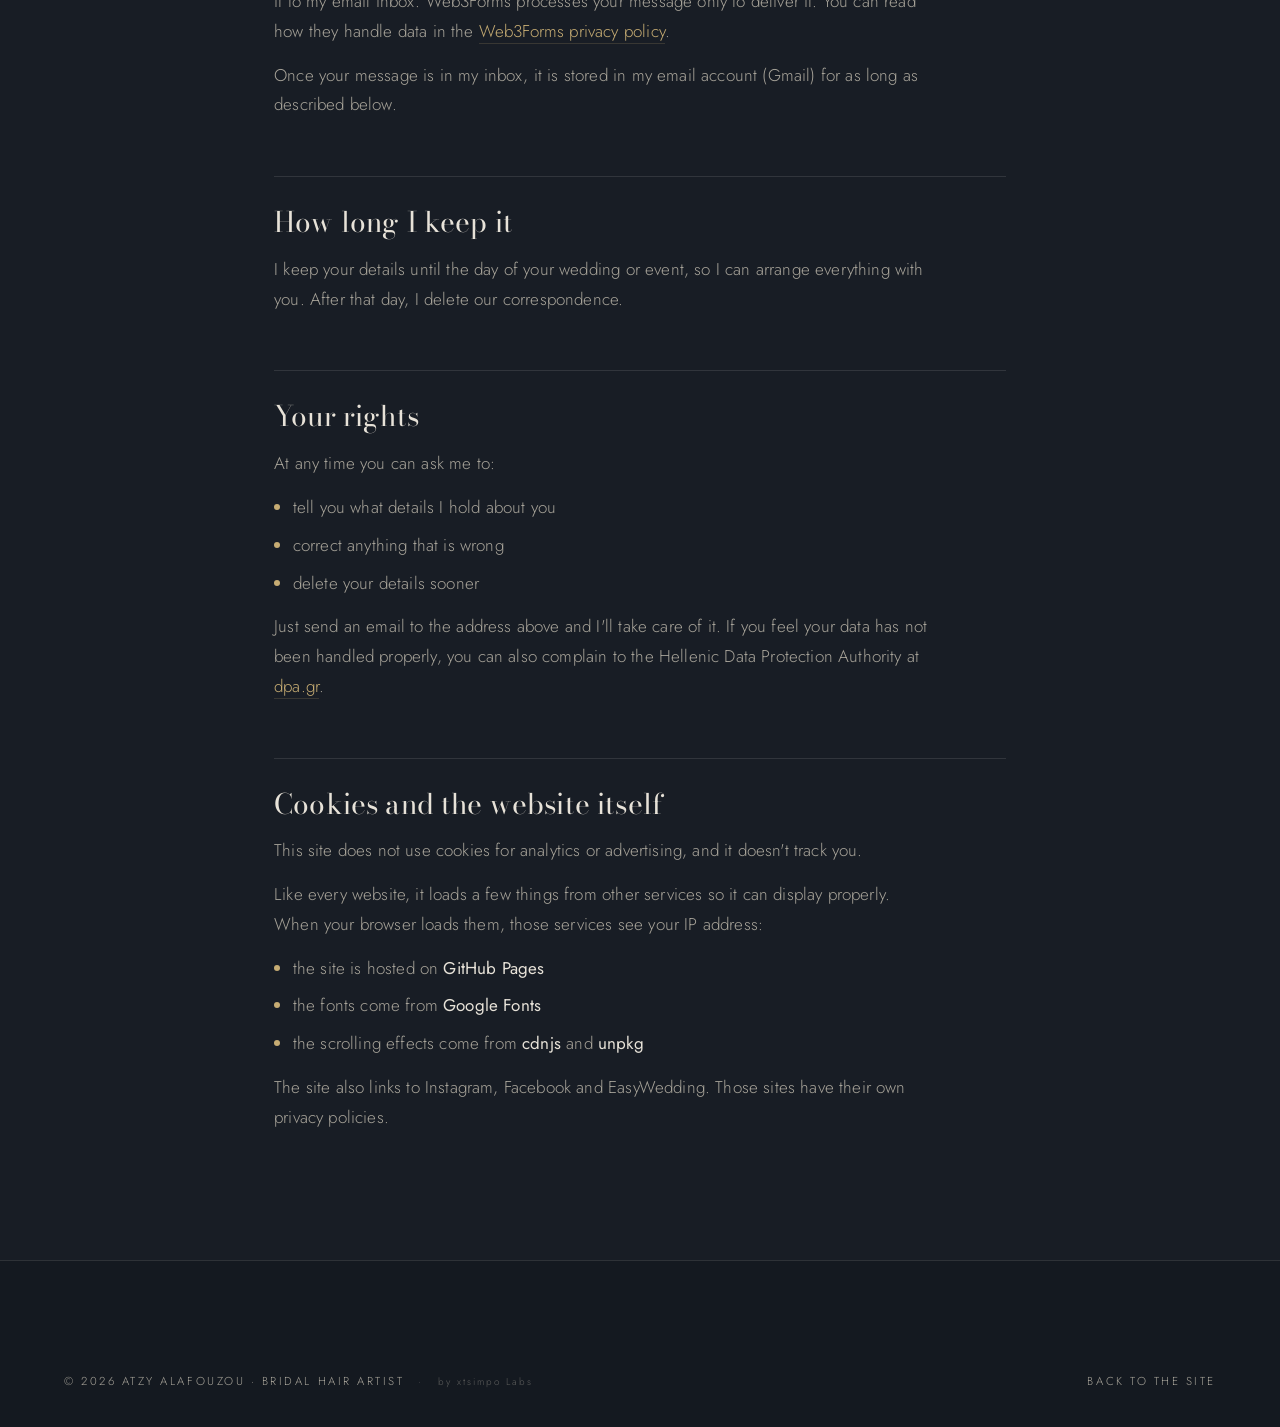
==== commit 298930b6: "Fix the footer credit spacing and add it to the privacy page - Put a real space and a faint "·" sepa" ====
--- a/privacy/index.html
+++ b/privacy/index.html
@@ -15,7 +15,7 @@
   <link rel="preconnect" href="https://fonts.googleapis.com">
   <link rel="preconnect" href="https://fonts.gstatic.com" crossorigin>
   <link rel="stylesheet" href="https://fonts.googleapis.com/css2?family=Bodoni+Moda:ital,opsz,wght@0,6..96,400..700;1,6..96,400..700&family=Jost:wght@300;400;500&display=swap">
-  <link rel="stylesheet" href="/style.css">
+  <link rel="stylesheet" href="/style.css?v=20261108">
   <style>
     .legal-top{padding-block:28px;border-bottom:1px solid var(--line)}
     .legal-top .wrap{display:flex;justify-content:space-between;align-items:center;gap:20px;flex-wrap:wrap}
@@ -100,7 +100,7 @@
 
   <footer>
     <div class="wrap">
-      <div class="foot-row"><span>© 2026 Atzy Alafouzou · Bridal Hair Artist</span><a href="/">Back to the site</a></div>
+      <div class="foot-row"><span class="foot-left"><span>© 2026 Atzy Alafouzou · Bridal Hair Artist</span> <span class="credit-sep" aria-hidden="true">·</span> <a class="credit" href="https://xtsimpo.github.io/xtsimpo-labs/" target="_blank" rel="noopener">by xtsimpo Labs</a></span><a href="/">Back to the site</a></div>
     </div>
   </footer>
 </body>
--- a/style.css
+++ b/style.css
@@ -343,6 +343,11 @@
 .foot-row{display:flex;justify-content:space-between;align-items:center;gap:20px;flex-wrap:wrap;margin-top:40px;font-size:.72rem;letter-spacing:.22em;text-transform:uppercase;color:var(--mist)}
 .foot-row a:hover{color:var(--gold)}
 .foot-links{display:flex;gap:28px;flex-wrap:wrap}
+.foot-left{display:flex;align-items:baseline;gap:6px 14px;flex-wrap:wrap}
+.credit-sep{opacity:.4}
+@media (max-width:620px){.credit-sep{display:none}}
+.credit{font-size:.62rem;letter-spacing:.2em;text-transform:none;opacity:.5;transition:opacity .4s,color .4s}
+.foot-row a.credit:hover{opacity:1;color:var(--gold)}
 
 /* ------------ reveals ------------ */
 .js .rv{opacity:0;transform:translateY(46px);transition:opacity 1.1s var(--ease),transform 1.3s var(--ease)}
